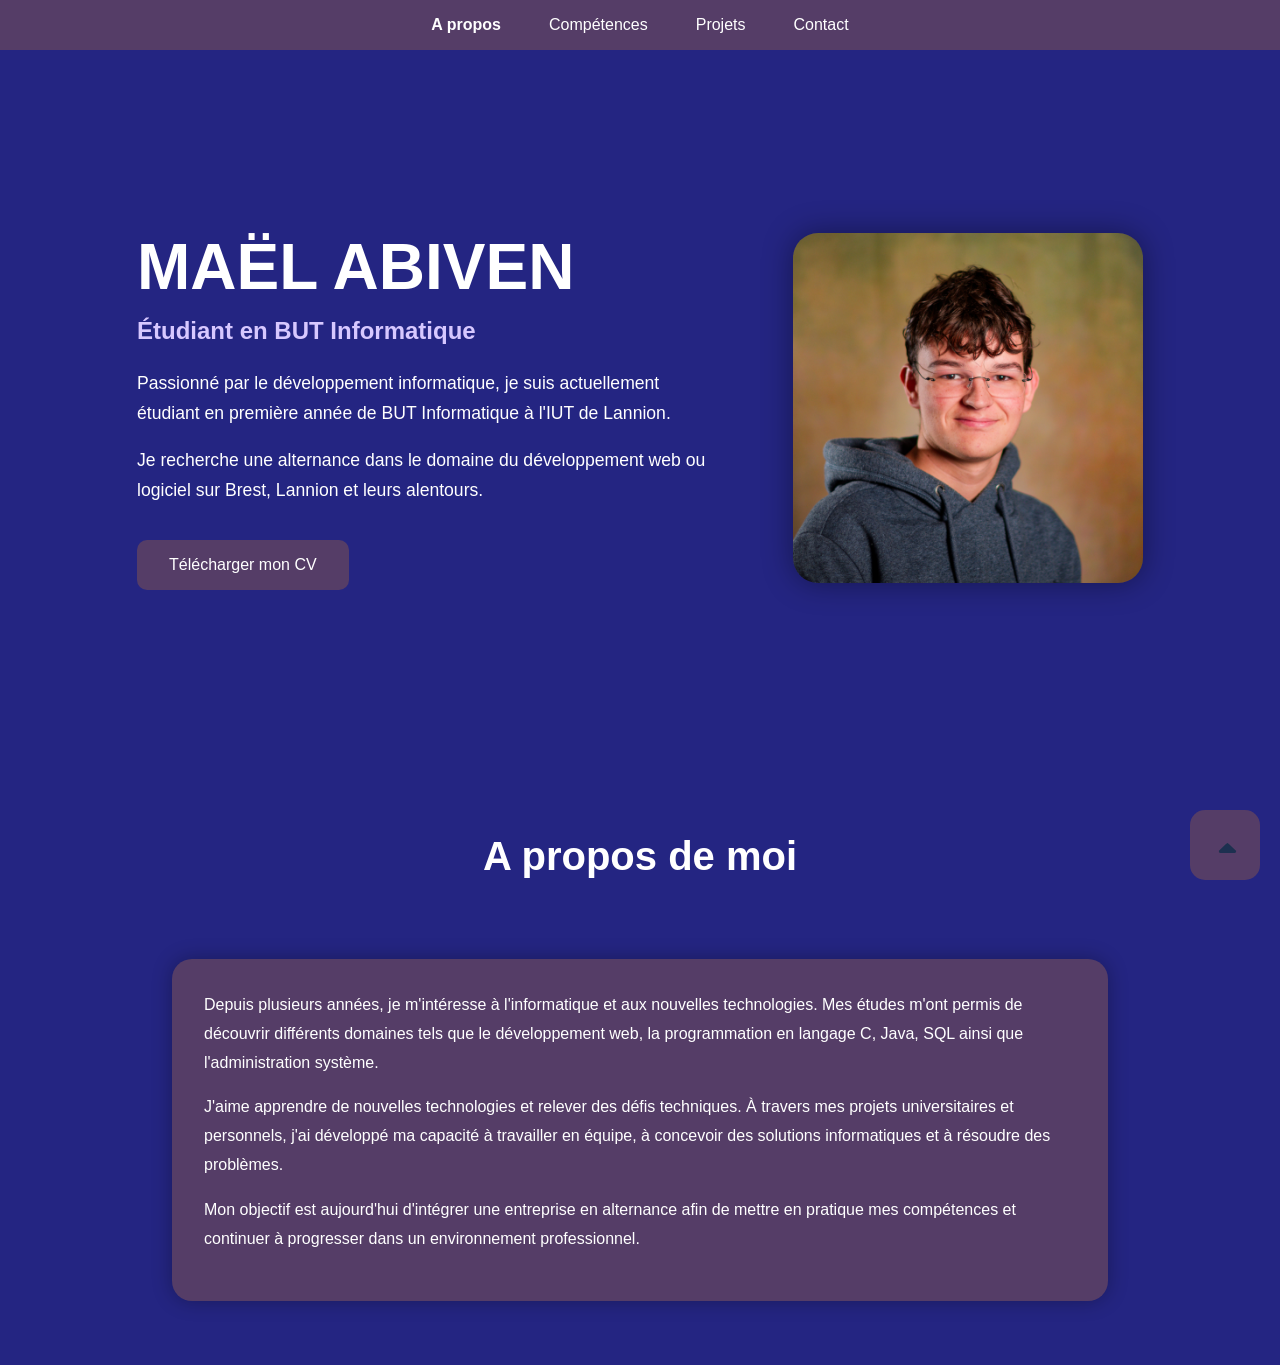
==== index.html @ 2d70415f "Add files via upload" ====
<!DOCTYPE html>
<html lang="fr">

<head>
    <meta charset="UTF-8">
    <meta name="viewport" content="width=device-width, initial-scale=1.0">
    <title>Maël Abiven - Portfolio</title>
    <link rel="stylesheet" href="style.css">
</head>

<body id="body">

<!-- apropos -->

<header>

    <aside>

        <nav class="zoom">
            <a href="index.html">
                <p><strong>A propos</strong></p>
            </a>
        </nav>

        <nav class="zoom">
            <a href="competences.html">
                <p>Compétences</p>
            </a>
        </nav>

        <nav class="zoom">
            <a href="projets.html">
                <p>Projets</p>
            </a>
        </nav>

        <nav class="zoom">
            <a href="contact.html">
                <p>Contact</p>
            </a>
        </nav>

    </aside>

</header>

<main>

    <section id="hero">

        <div id="presentation">

            <h1>MAËL ABIVEN</h1>

            <h2>Étudiant en BUT Informatique</h2>

            <p>
                Passionné par le développement informatique, je suis actuellement
                étudiant en première année de BUT Informatique à l'IUT de Lannion.
            </p>

            <p>
                Je recherche une alternance dans le domaine du développement
                web ou logiciel sur Brest, Lannion et leurs alentours.
            </p>

            <a href="CV_Maël_ABIVEN.pdf" target="_blank" download class="bouton"> 
                Télécharger mon CV
            </a>

        </div>

        <figure>

            <img src="moi.jpg" alt="Photo de Maël Abiven">

        </figure>

    </section>

    <section id="apropos">

        <h2>A propos de moi</h2>

        <article>

            <p>
                Depuis plusieurs années, je m'intéresse à l'informatique et aux
                nouvelles technologies. Mes études m'ont permis de découvrir
                différents domaines tels que le développement web, la programmation
                en langage C, Java, SQL ainsi que l'administration système.
            </p>

            <p>
                J'aime apprendre de nouvelles technologies et relever des défis
                techniques. À travers mes projets universitaires et personnels,
                j'ai développé ma capacité à travailler en équipe, à concevoir
                des solutions informatiques et à résoudre des problèmes.
            </p>

            <p>
                Mon objectif est aujourd'hui d'intégrer une entreprise en alternance
                afin de mettre en pratique mes compétences et continuer à progresser
                dans un environnement professionnel.
            </p>

        </article>

    </section>

</main>

<footer>

    <aside>

        <nav id="retour">

            <a href="#body">
                <img src="fleche.png" alt="Retour en haut">
            </a>

        </nav>

    </aside>

</footer>

</body>

</html>
---- style.css ----
/* apropos */

html {
    scroll-behavior: smooth;
}

* {
    margin: 0;
    padding: 0;
    box-sizing: border-box;
}

body {
    background-color: #242582;
    color: white;
    font-family: Arial, Helvetica, sans-serif;
}

/* ---------------- MENU ---------------- */

header aside {
    background-color: #553D67;
    display: flex;
    justify-content: center;
    gap: 3em;
    padding: 1em;
    position: sticky;
    top: 0;
    z-index: 100;
}

header aside a {
    text-decoration: none;
    color: white;
}

.zoom {
    transition: transform 0.3s ease;
}

.zoom:hover {
    transform: scale(1.15);
}

/* ---------------- HERO ---------------- */

#hero {
    min-height: 80vh;
    display: flex;
    align-items: center;
    justify-content: center;
    gap: 5em;
    padding: 4em;
}

#presentation {
    width: 50%;
}

#presentation h1 {
    font-size: 4rem;
    margin-bottom: 0.2em;
}

#presentation h2 {
    color: #d7c8ff;
    margin-bottom: 1em;
}

#presentation p {
    margin-bottom: 1em;
    font-size: 1.1rem;
    line-height: 1.7;
}

#hero figure {
    width: 350px;
}

#hero figure img {
    width: 100%;
    border-radius: 25px;
    box-shadow: 0 0 30px rgba(0, 0, 0, 0.4);
    transition: transform 0.4s ease;
}

#hero figure img:hover {
    transform: scale(1.05);
}

/* ---------------- BOUTON ---------------- */

.bouton {
    display: inline-block;
    margin-top: 1em;
    background-color: #553D67;
    color: white;
    text-decoration: none;
    padding: 1em 2em;
    border-radius: 10px;
    transition: all 0.3s ease;
}

.bouton:hover {
    transform: translateY(-5px);
    box-shadow: 0 10px 20px rgba(0, 0, 0, 0.3);
}

/* ---------------- A PROPOS ---------------- */

#apropos {
    max-width: 1000px;
    margin: auto;
    padding: 4em 2em;
}

#apropos h2 {
    text-align: center;
    margin-bottom: 2em;
    font-size: 2.5rem;
}

#apropos article {
    background-color: #553D67;
    padding: 2em;
    border-radius: 20px;
    line-height: 1.8;
    box-shadow: 0 0 20px rgba(0, 0, 0, 0.3);
}

#apropos article p {
    margin-bottom: 1em;
}

/* ---------------- RETOUR HAUT ---------------- */

#retour {
    position: fixed;
    right: 20px;
    bottom: 20px;
    width: 70px;
    height: 70px;
    background-color: #553D67;
    border-radius: 15px;
    transition: transform 0.3s ease;
}

#retour:hover {
    transform: scale(1.1);
}

#retour img {
    width: 100%;
    height: 100%;
    object-fit: contain;
    padding: 10px;
}

/* ---------------- RESPONSIVE ---------------- */

@media (max-width:640px) {

    header aside {
        flex-wrap: wrap;
        gap: 1em;
    }

    #hero {
        flex-direction: column-reverse;
        padding: 2em;
        text-align: center;
    }

    #presentation {
        width: 100%;
    }

    #presentation h1 {
        font-size: 2.5rem;
    }

    #hero figure {
        width: 220px;
    }

    #apropos {
        padding: 2em 1em;
    }

    #apropos h2 {
        font-size: 2rem;
    }

}
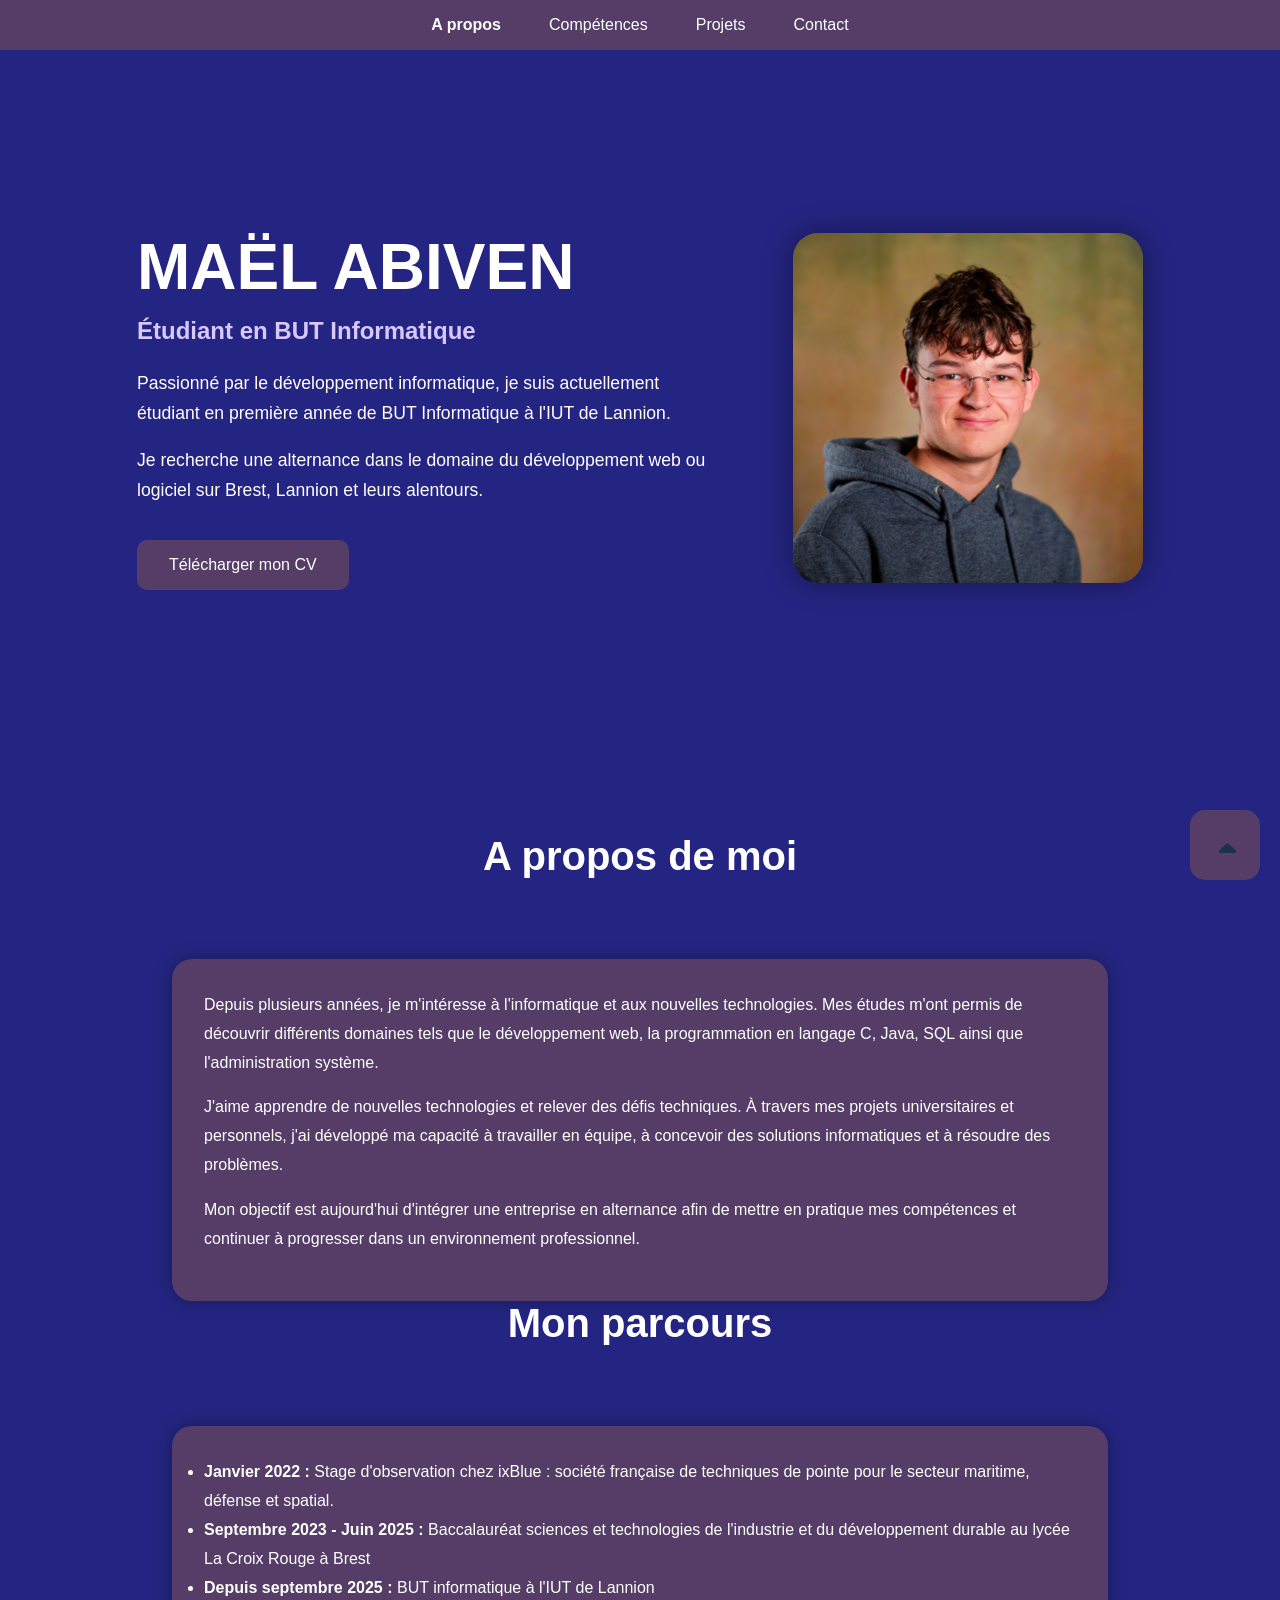
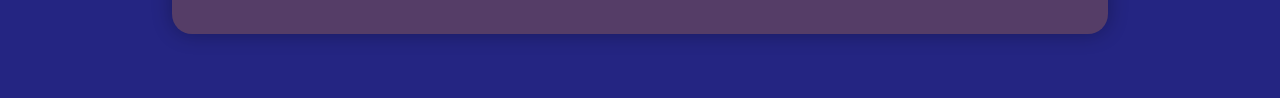
==== commit acc1dbeb: "Update index.html" ====
--- a/index.html
+++ b/index.html
@@ -106,6 +106,23 @@
 
         </article>
 
+        <h2>Mon parcours</h2>
+
+        <article>
+            <ul>
+                <li>
+                    <strong>Janvier 2022 :</strong> Stage d'observation chez ixBlue : société française de techniques de pointe pour le secteur maritime, défense et spatial.
+                </li>
+                <li>
+                    <strong>Septembre 2023 - Juin 2025 : </strong>Baccalauréat sciences et technologies de l'industrie et du développement durable au lycée La Croix Rouge à Brest 
+                    
+                </li>
+                <li>
+                    <strong>Depuis septembre 2025 :</strong> BUT informatique à l'IUT de Lannion
+                </li>
+            </ul>
+        </article>
+
     </section>
 
 </main>
@@ -128,4 +145,4 @@
 
 </body>
 
-</html>+</html>
